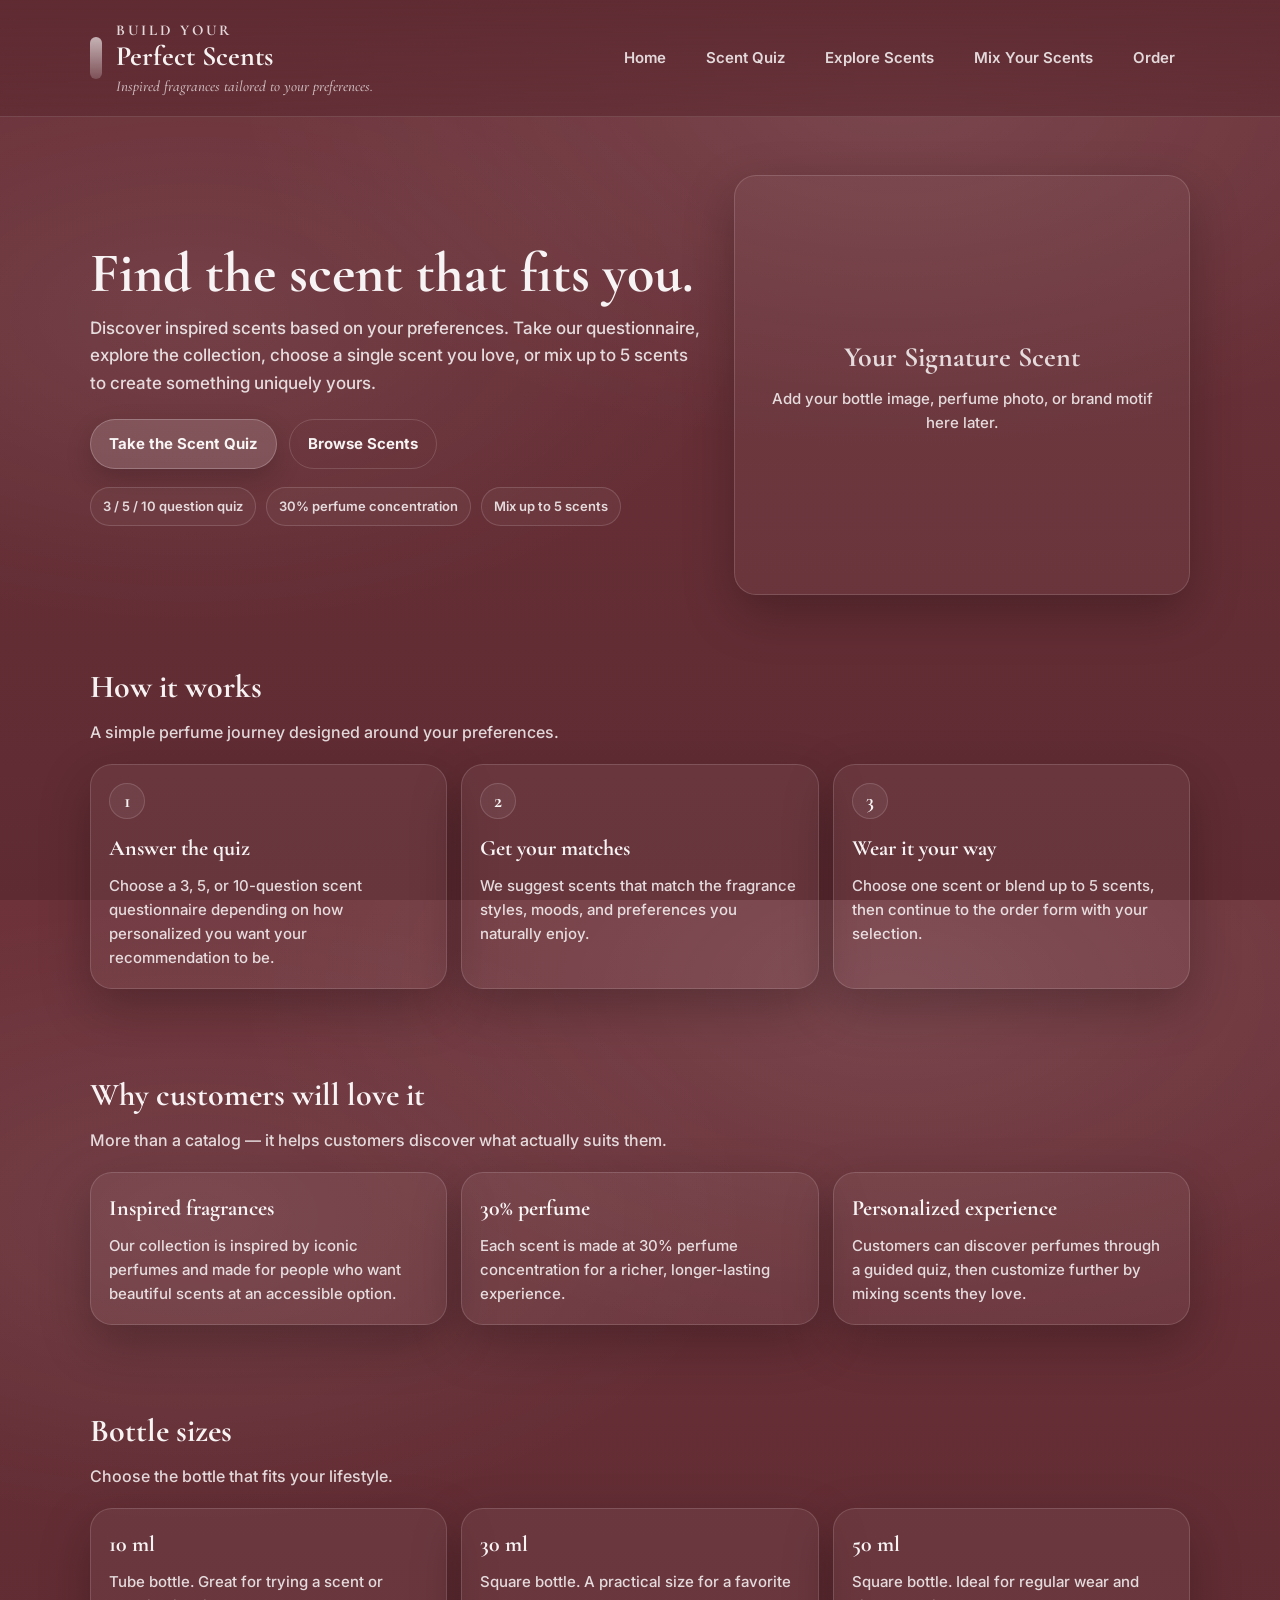
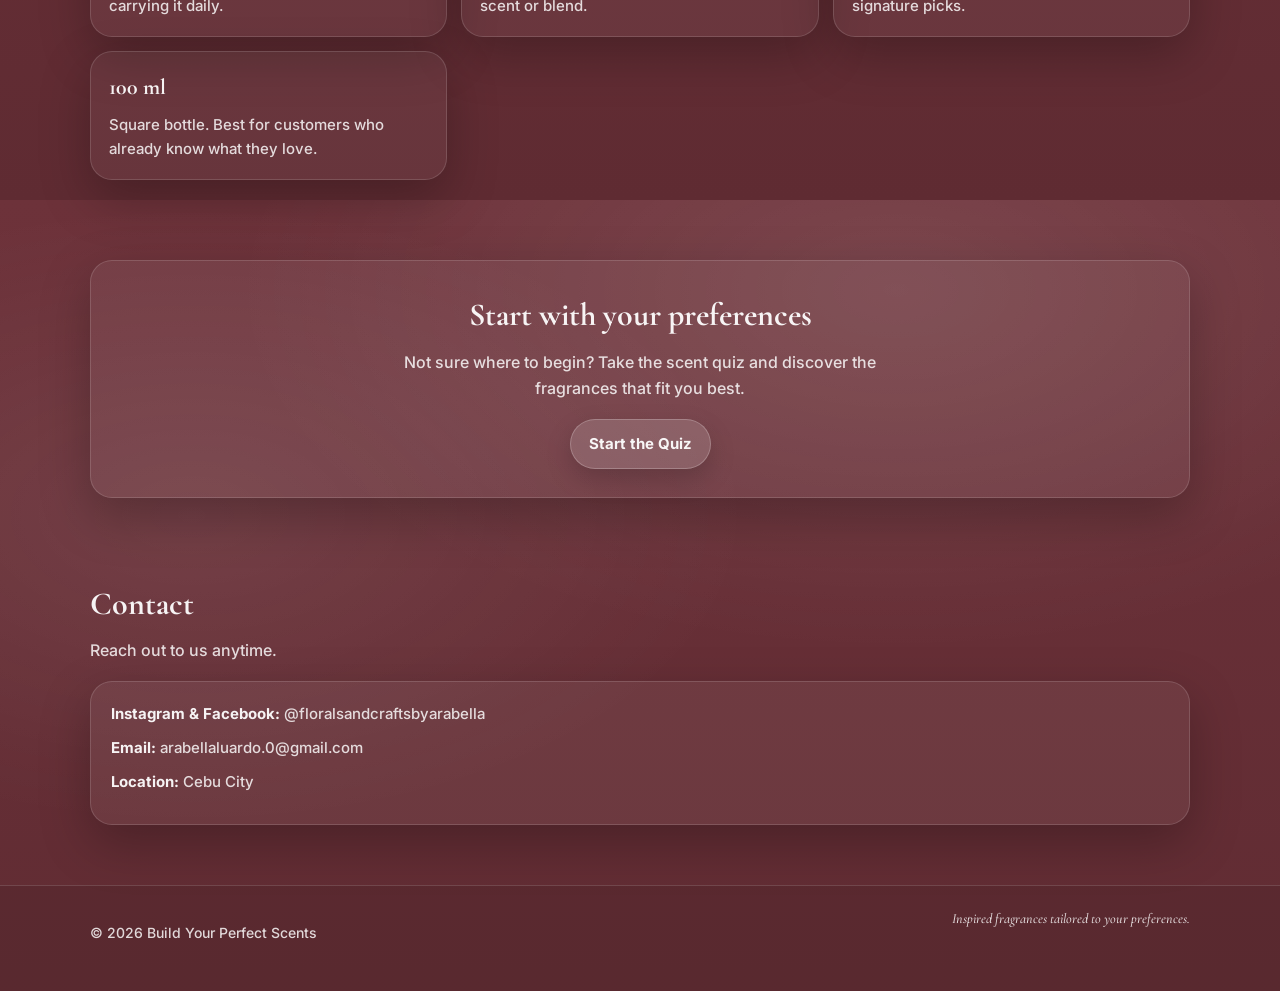
==== index.html @ 5ac03713 "Initial upload for testing JSON" ====
<!DOCTYPE html>
<html lang="en">
<head>
  <meta charset="UTF-8" />
  <meta name="viewport" content="width=device-width, initial-scale=1" />
  <title>Build Your Perfect Scents</title>
  <meta
    name="description"
    content="Discover inspired fragrances tailored to your preferences. Take the scent quiz, explore our collection, mix up to 5 scents, and order your perfect bottle."
  />

  <link rel="preconnect" href="https://fonts.googleapis.com">
  <link rel="preconnect" href="https://fonts.gstatic.com" crossorigin>
  <link href="https://fonts.googleapis.com/css2?family=Cormorant+Garamond:wght@500;600;700&family=Inter:wght@400;500;600;700&display=swap" rel="stylesheet">

  <link rel="stylesheet" href="./styles/global.css" />
  <link rel="stylesheet" href="./styles/home.css" />
</head>
<body>
  <header class="site-header">
    <div class="container header-inner">
      <a href="./index.html" class="brand brand-link">
        <div class="brand-mark" aria-hidden="true"></div>
        <div class="brand-text">
          <p class="brand-kicker">Build Your</p>
          <h1 class="brand-name">Perfect Scents</h1>
          <p class="brand-tagline">Inspired fragrances tailored to your preferences.</p>
        </div>
      </a>

      <nav class="top-nav" aria-label="Main Navigation">
        <a href="./index.html" class="nav-link">Home</a>
        <a href="./pages/quiz.html" class="nav-link">Scent Quiz</a>
        <a href="./pages/explore.html" class="nav-link">Explore Scents</a>
        <a href="./pages/mix.html" class="nav-link">Mix Your Scents</a>
        <a href="./pages/order.html" class="nav-link">Order</a>
      </nav>
    </div>
  </header>

  <main>
    <section class="hero">
      <div class="container hero-inner">
        <div class="hero-left">
          <h2 class="hero-title">Find the scent that fits you.</h2>
          <p class="hero-subtitle">
            Discover inspired scents based on your preferences. Take our questionnaire,
            explore the collection, choose a single scent you love, or mix up to 5 scents
            to create something uniquely yours.
          </p>

          <div class="hero-cta">
            <a class="btn btn-primary" href="./pages/quiz.html">Take the Scent Quiz</a>
            <a class="btn btn-ghost" href="./pages/explore.html">Browse Scents</a>
          </div>

          <div class="mini-badges" aria-label="Highlights">
            <span class="badge">3 / 5 / 10 question quiz</span>
            <span class="badge">30% perfume concentration</span>
            <span class="badge">Mix up to 5 scents</span>
          </div>
        </div>

        <div class="hero-right" aria-hidden="true">
          <div class="motif-card">
            <div class="motif-placeholder">
              <h3>Your Signature Scent</h3>
              <p>Add your bottle image, perfume photo, or brand motif here later.</p>
            </div>
          </div>
        </div>
      </div>
    </section>

    <section class="section">
      <div class="container">
        <div class="section-head">
          <h2 class="section-title">How it works</h2>
          <p class="section-subtitle">
            A simple perfume journey designed around your preferences.
          </p>
        </div>

        <div class="steps-grid">
          <div class="step-card">
            <div class="step-number">1</div>
            <h3>Answer the quiz</h3>
            <p>
              Choose a 3, 5, or 10-question scent questionnaire depending on how personalized
              you want your recommendation to be.
            </p>
          </div>

          <div class="step-card">
            <div class="step-number">2</div>
            <h3>Get your matches</h3>
            <p>
              We suggest scents that match the fragrance styles, moods, and preferences you naturally enjoy.
            </p>
          </div>

          <div class="step-card">
            <div class="step-number">3</div>
            <h3>Wear it your way</h3>
            <p>
              Choose one scent or blend up to 5 scents, then continue to the order form with your selection.
            </p>
          </div>
        </div>
      </div>
    </section>

    <section class="section">
      <div class="container">
        <div class="section-head">
          <h2 class="section-title">Why customers will love it</h2>
          <p class="section-subtitle">
            More than a catalog — it helps customers discover what actually suits them.
          </p>
        </div>

        <div class="features-grid">
          <div class="feature-card">
            <h3>Inspired fragrances</h3>
            <p>
              Our collection is inspired by iconic perfumes and made for people who want beautiful scents at an accessible option.
            </p>
          </div>

          <div class="feature-card">
            <h3>30% perfume</h3>
            <p>
              Each scent is made at 30% perfume concentration for a richer, longer-lasting experience.
            </p>
          </div>

          <div class="feature-card">
            <h3>Personalized experience</h3>
            <p>
              Customers can discover perfumes through a guided quiz, then customize further by mixing scents they love.
            </p>
          </div>
        </div>
      </div>
    </section>

    <section class="section">
      <div class="container">
        <div class="section-head">
          <h2 class="section-title">Bottle sizes</h2>
          <p class="section-subtitle">
            Choose the bottle that fits your lifestyle.
          </p>
        </div>

        <div class="bottle-grid">
          <div class="bottle-card">
            <h3>10 ml</h3>
            <p>Tube bottle. Great for trying a scent or carrying it daily.</p>
          </div>

          <div class="bottle-card">
            <h3>30 ml</h3>
            <p>Square bottle. A practical size for a favorite scent or blend.</p>
          </div>

          <div class="bottle-card">
            <h3>50 ml</h3>
            <p>Square bottle. Ideal for regular wear and signature picks.</p>
          </div>
        </div>

        <div class="bottle-grid" style="margin-top: 14px;">
          <div class="bottle-card">
            <h3>100 ml</h3>
            <p>Square bottle. Best for customers who already know what they love.</p>
          </div>
        </div>
      </div>
    </section>

    <section class="section">
      <div class="container">
        <div class="card cta-card">
          <h2 class="section-title">Start with your preferences</h2>
          <p class="section-subtitle">
            Not sure where to begin? Take the scent quiz and discover the fragrances that fit you best.
          </p>
          <a class="btn btn-primary" href="./pages/quiz.html">Start the Quiz</a>
        </div>
      </div>
    </section>

    <section class="section">
      <div class="container">
        <div class="section-head">
          <h2 class="section-title">Contact</h2>
          <p class="section-subtitle">Reach out to us anytime.</p>
        </div>

        <div class="card contact-card">
          <p><span>Instagram & Facebook:</span> @floralsandcraftsbyarabella</p>
          <p><span>Email:</span> arabellaluardo.0@gmail.com</p>
          <p><span>Location:</span> Cebu City</p>
        </div>
      </div>
    </section>
  </main>

  <footer class="site-footer">
    <div class="container footer-inner">
      <p>© <span id="year"></span> Build Your Perfect Scents</p>
      <p class="footer-note">Inspired fragrances tailored to your preferences.</p>
    </div>
  </footer>

  <script>
    document.getElementById("year").textContent = new Date().getFullYear();
  </script>
</body>
</html>
---- styles/global.css ----
:root{
  --bg: #6d323a;
  --bg-2: #5f2b32;
  --card: rgba(255,255,255,0.06);
  --card-2: rgba(255,255,255,0.09);
  --stroke: rgba(255,255,255,0.14);
  --text: rgba(255,255,255,0.94);
  --muted: rgba(255,255,255,0.82);
  --muted-2: rgba(255,255,255,0.68);
  --shadow: 0 18px 50px rgba(0,0,0,0.25);

  --serif: "Cormorant Garamond", serif;
  --sans: "Inter", system-ui, -apple-system, Segoe UI, Roboto, Arial, sans-serif;

  --radius: 22px;
  --radius-sm: 14px;
}

*{ box-sizing: border-box; }
html, body{ height: 100%; scroll-behavior: smooth; }

body{
  margin: 0;
  background:
    radial-gradient(1100px 600px at 70% 10%, rgba(255,255,255,0.10), transparent 60%),
    radial-gradient(900px 500px at 15% 35%, rgba(255,255,255,0.08), transparent 62%),
    linear-gradient(180deg, var(--bg), var(--bg-2));
  color: var(--text);
  font-family: var(--sans);
  font-weight: 500;
  line-height: 1.6;
}

img{ max-width: 100%; display: block; }

a{
  color: inherit;
  text-decoration: none;
}

.container{
  width: min(1100px, 92vw);
  margin: 0 auto;
}

/* Header / Navbar */
.site-header{
  position: sticky;
  top: 0;
  z-index: 100;
  background: linear-gradient(180deg, rgba(95,43,50,0.94), rgba(95,43,50,0.70));
  backdrop-filter: blur(10px);
  border-bottom: 1px solid var(--stroke);
}

.header-inner{
  display: flex;
  align-items: center;
  justify-content: space-between;
  gap: 18px;
  padding: 18px 0;
}

.brand{
  display: flex;
  align-items: center;
  gap: 14px;
}

.brand-link{
  transition: opacity 140ms ease;
}

.brand-link:hover{
  opacity: 0.92;
}

.brand-mark{
  width: 12px;
  height: 42px;
  border-radius: 999px;
  background: linear-gradient(180deg, rgba(255,255,255,0.80), rgba(255,255,255,0.22));
  opacity: 0.8;
}

.brand-kicker{
  margin: 0;
  font-family: var(--serif);
  font-size: 15px;
  font-weight: 700;
  letter-spacing: 0.18em;
  text-transform: uppercase;
  color: var(--muted);
}

.brand-name{
  margin: 0;
  font-family: var(--serif);
  font-size: 28px;
  font-weight: 700;
  line-height: 1;
}

.brand-tagline{
  margin: 4px 0 0;
  font-family: var(--serif);
  font-style: italic;
  font-size: 15px;
  font-weight: 500;
  color: var(--muted-2);
}

.top-nav{
  display: flex;
  align-items: center;
  gap: 10px;
  flex-wrap: wrap;
}

.nav-link{
  color: var(--muted);
  text-decoration: none;
  font-size: 15px;
  font-weight: 600;
  padding: 10px 14px;
  border-radius: 999px;
  border: 1px solid transparent;
  transition: background 140ms ease, border-color 140ms ease, color 140ms ease, transform 140ms ease;
}

.nav-link:hover{
  border-color: var(--stroke);
  background: rgba(255,255,255,0.05);
  color: var(--text);
  transform: translateY(-1px);
}

/* Shared sections */
.section{
  padding: 40px 0;
}

.section-head{
  margin-bottom: 18px;
}

.section-title{
  margin: 0;
  font-family: var(--serif);
  font-size: 32px;
  font-weight: 700;
}

.section-subtitle{
  margin: 8px 0 0;
  color: var(--muted);
  font-size: 16px;
  font-weight: 500;
}

.card{
  border: 1px solid var(--stroke);
  background: var(--card);
  border-radius: var(--radius);
  padding: 20px;
  box-shadow: var(--shadow);
}

.card-title{
  margin: 0;
  font-family: var(--serif);
  font-size: 24px;
  font-weight: 700;
}

.card-note{
  margin: 6px 0 0;
  color: var(--muted);
  font-size: 15px;
  font-weight: 500;
}

.btn{
  border: 1px solid var(--stroke);
  background: transparent;
  color: var(--text);
  padding: 12px 18px;
  border-radius: 999px;
  font-size: 15px;
  font-weight: 700;
  cursor: pointer;
  text-decoration: none;
  display: inline-flex;
  align-items: center;
  justify-content: center;
  gap: 8px;
  transition: transform 140ms ease, background 140ms ease, border-color 140ms ease;
}

.btn:hover{
  transform: translateY(-2px);
}

.btn-primary{
  background: rgba(255,255,255,0.14);
  border-color: rgba(255,255,255,0.22);
  box-shadow: 0 10px 26px rgba(0,0,0,0.18);
}

.btn-primary:hover{
  background: rgba(255,255,255,0.18);
}

.btn-ghost:hover{
  background: rgba(255,255,255,0.06);
}

.site-footer{
  border-top: 1px solid var(--stroke);
  padding: 22px 0 32px;
  margin-top: 20px;
  background: rgba(0,0,0,0.08);
}

.footer-inner{
  display: flex;
  justify-content: space-between;
  gap: 12px;
  flex-wrap: wrap;
  color: var(--muted);
  font-size: 14px;
  font-weight: 500;
}

.footer-note{
  margin: 0;
  font-family: var(--serif);
  font-style: italic;
}

@media (max-width: 900px){
  .header-inner{
    flex-direction: column;
    align-items: flex-start;
  }

  .top-nav{
    width: 100%;
    gap: 8px;
  }

  .nav-link{
    padding: 10px 12px;
  }

  .brand-name{
    font-size: 24px;
  }

  .section-title{
    font-size: 28px;
  }
}
---- styles/home.css ----
.hero{
  padding: 58px 0 26px;
}

.hero-inner{
  display: grid;
  grid-template-columns: 1.15fr 0.85fr;
  gap: 28px;
  align-items: center;
}

.hero-title{
  margin: 0 0 12px;
  font-family: var(--serif);
  font-size: clamp(38px, 4.6vw, 56px);
  font-weight: 700;
  line-height: 1.05;
}

.hero-subtitle{
  margin: 0 0 22px;
  color: var(--muted);
  max-width: 56ch;
  font-size: 17px;
  font-weight: 500;
}

.hero-cta{
  display: flex;
  gap: 12px;
  flex-wrap: wrap;
  margin-bottom: 18px;
}

.mini-badges{
  display: flex;
  gap: 10px;
  flex-wrap: wrap;
}

.badge{
  font-size: 13px;
  font-weight: 600;
  color: var(--muted);
  border: 1px solid var(--stroke);
  background: rgba(255,255,255,0.04);
  padding: 8px 12px;
  border-radius: 999px;
}

.hero-right{
  display: flex;
  justify-content: center;
}

.motif-card{
  border: 1px solid var(--stroke);
  background: rgba(255,255,255,0.04);
  border-radius: var(--radius);
  overflow: hidden;
  box-shadow: var(--shadow);
  min-height: 420px;
  display: flex;
  align-items: center;
  justify-content: center;
  padding: 24px;
}

.motif-placeholder{
  text-align: center;
  color: var(--muted);
}

.motif-placeholder h3{
  margin: 0 0 8px;
  font-family: var(--serif);
  font-size: 28px;
  font-weight: 700;
}

.motif-placeholder p{
  margin: 0;
  font-size: 15px;
  font-weight: 500;
}

.steps-grid,
.features-grid,
.bottle-grid{
  display: grid;
  grid-template-columns: repeat(3, 1fr);
  gap: 14px;
  margin-top: 16px;
}

.step-card,
.feature-card,
.bottle-card{
  border: 1px solid var(--stroke);
  background: rgba(255,255,255,0.05);
  border-radius: var(--radius);
  padding: 18px;
  box-shadow: var(--shadow);
  transition: transform 140ms ease, background 140ms ease;
}

.step-card:hover,
.feature-card:hover,
.bottle-card:hover{
  transform: translateY(-2px);
  background: rgba(255,255,255,0.07);
}

.step-number{
  display: inline-flex;
  width: 36px;
  height: 36px;
  align-items: center;
  justify-content: center;
  border-radius: 999px;
  border: 1px solid var(--stroke);
  background: rgba(255,255,255,0.06);
  font-family: var(--serif);
  font-size: 20px;
  font-weight: 700;
  margin-bottom: 12px;
}

.step-card h3,
.feature-card h3,
.bottle-card h3{
  margin: 0 0 8px;
  font-family: var(--serif);
  font-size: 22px;
  font-weight: 700;
}

.step-card p,
.feature-card p,
.bottle-card p{
  margin: 0;
  color: var(--muted);
  font-size: 15px;
  font-weight: 500;
}

.cta-card{
  text-align: center;
  padding: 28px;
}

.cta-card .section-title{
  margin-bottom: 10px;
}

.cta-card .section-subtitle{
  max-width: 50ch;
  margin-left: auto;
  margin-right: auto;
  margin-bottom: 18px;
}

.contact-card p{
  margin: 0 0 10px;
  color: var(--muted);
  font-size: 15px;
  font-weight: 500;
}

.contact-card span{
  color: var(--text);
  font-weight: 700;
}

@media (max-width: 900px){
  .hero-inner,
  .steps-grid,
  .features-grid,
  .bottle-grid{
    grid-template-columns: 1fr;
  }

  .motif-card{
    min-height: 280px;
  }
}
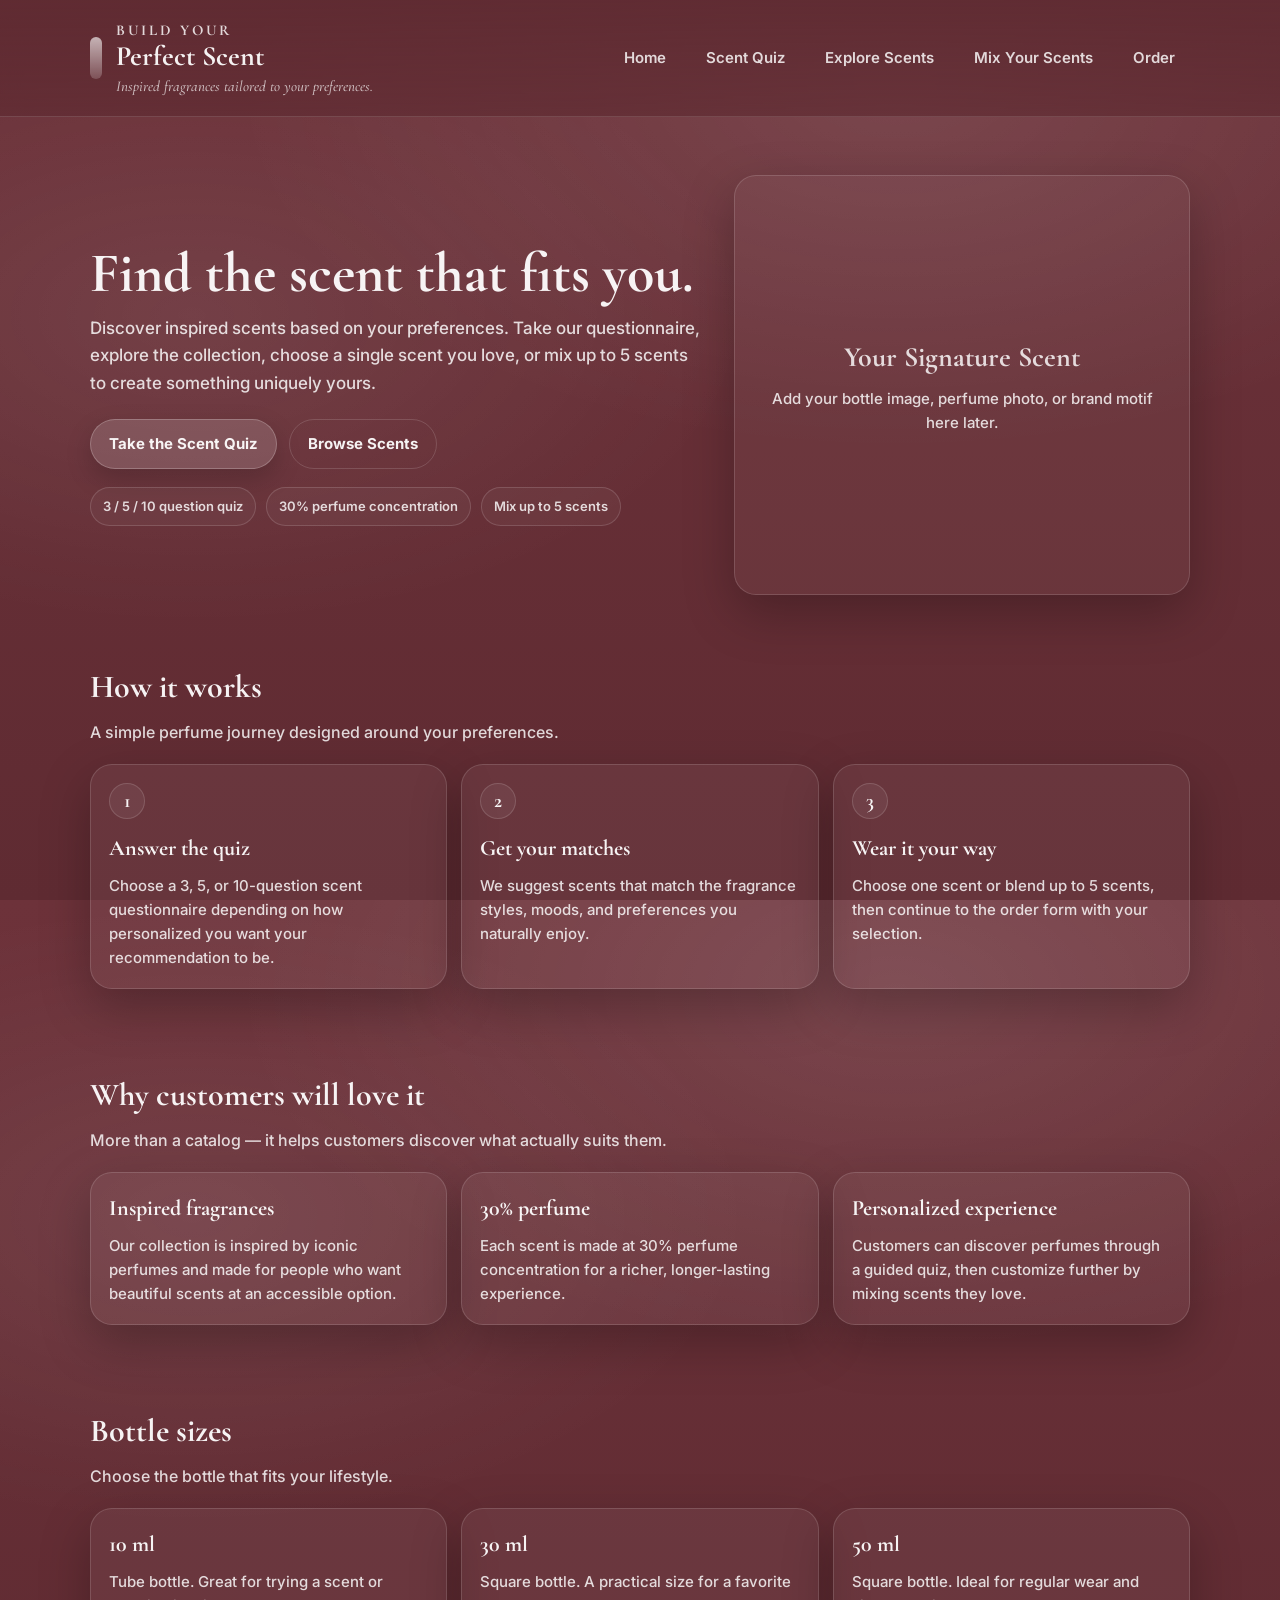
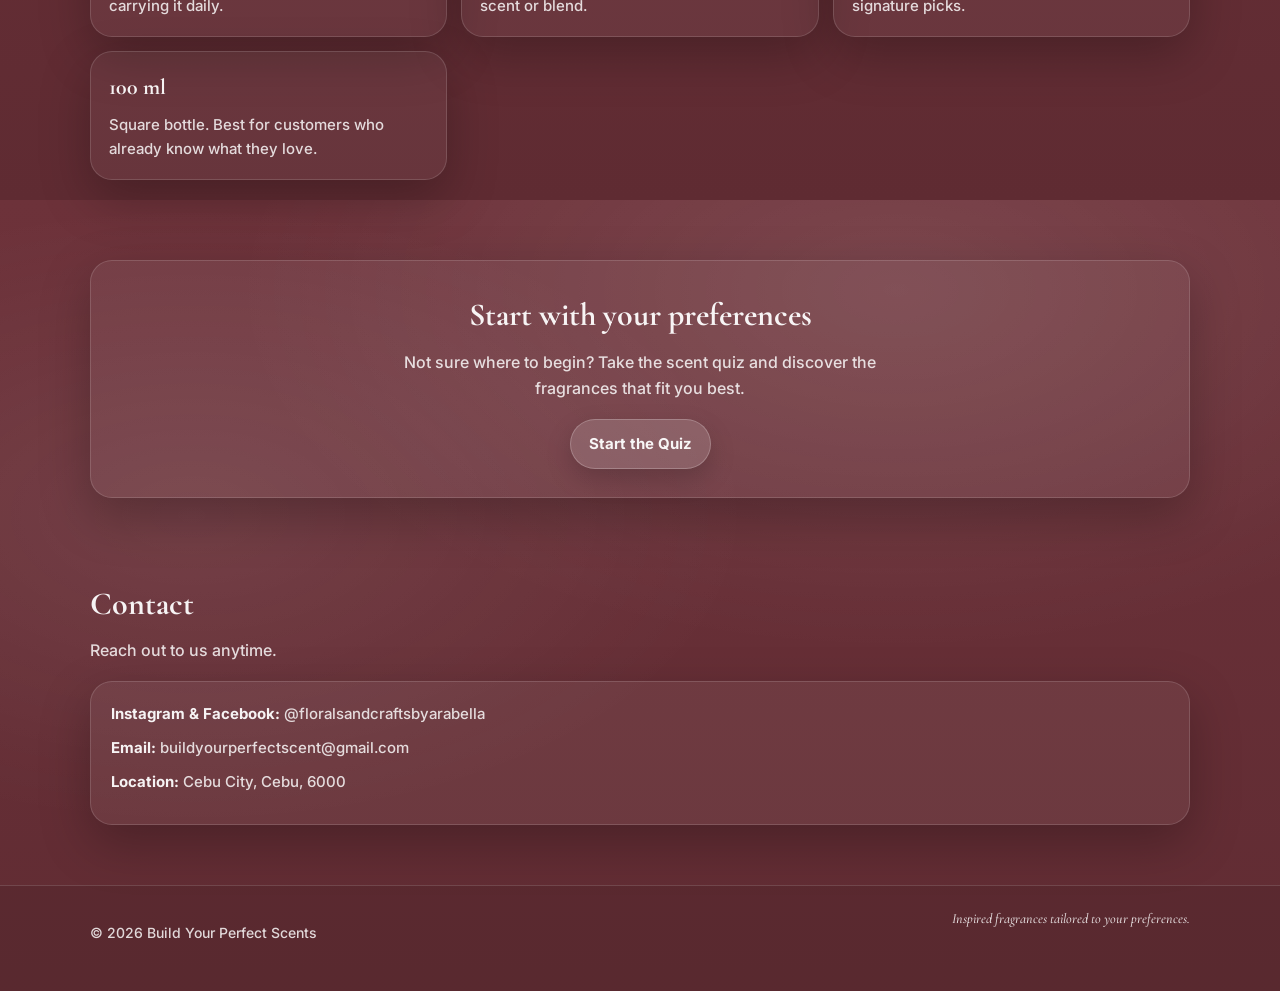
==== commit 0a681dd9: "Update index.html" ====
--- a/index.html
+++ b/index.html
@@ -23,7 +23,7 @@
         <div class="brand-mark" aria-hidden="true"></div>
         <div class="brand-text">
           <p class="brand-kicker">Build Your</p>
-          <h1 class="brand-name">Perfect Scents</h1>
+          <h1 class="brand-name">Perfect Scent</h1>
           <p class="brand-tagline">Inspired fragrances tailored to your preferences.</p>
         </div>
       </a>
@@ -200,8 +200,8 @@
 
         <div class="card contact-card">
           <p><span>Instagram & Facebook:</span> @floralsandcraftsbyarabella</p>
-          <p><span>Email:</span> arabellaluardo.0@gmail.com</p>
-          <p><span>Location:</span> Cebu City</p>
+          <p><span>Email:</span> buildyourperfectscent@gmail.com</p>
+          <p><span>Location:</span> Cebu City, Cebu, 6000</p>
         </div>
       </div>
     </section>
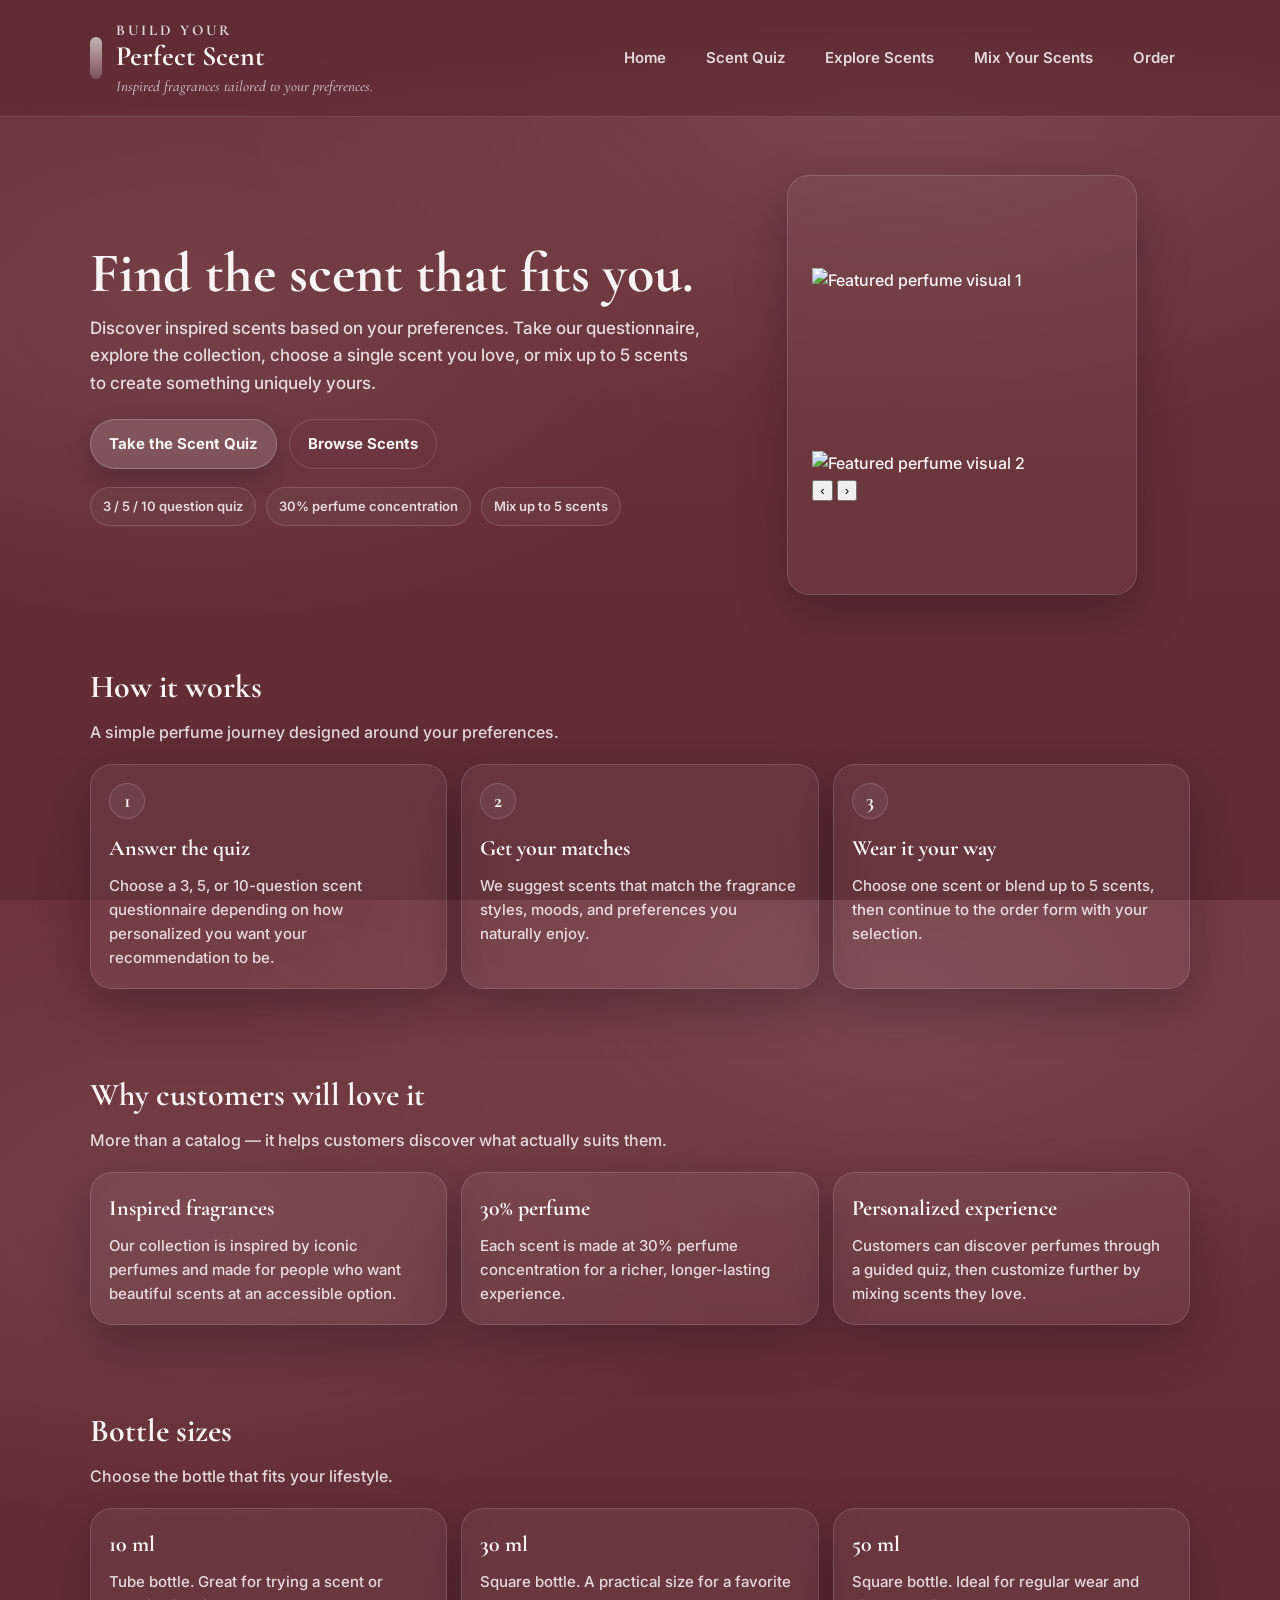
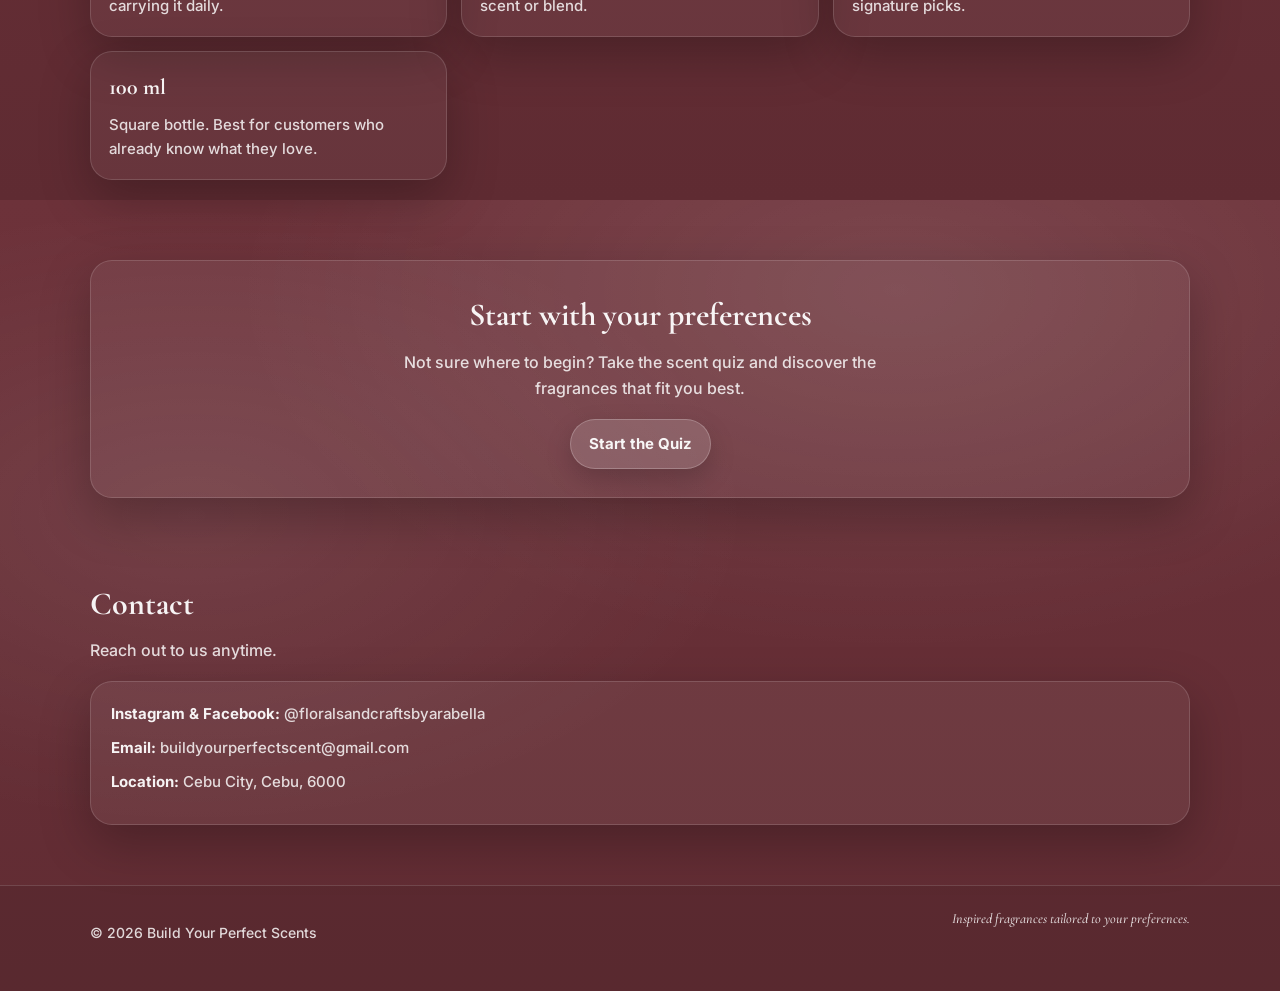
==== commit e333b37f: "video" ====
--- a/index.html
+++ b/index.html
@@ -61,11 +61,33 @@
           </div>
         </div>
 
-        <div class="hero-right" aria-hidden="true">
+        <div class="hero-right" aria-label="Featured scent media">
           <div class="motif-card">
-            <div class="motif-placeholder">
-              <h3>Your Signature Scent</h3>
-              <p>Add your bottle image, perfume photo, or brand motif here later.</p>
+            <div class="slider" id="heroSlider">
+              <div class="slides">
+                <div class="slide active">
+                  <img src="./resources/pictures/picture1.jpg" alt="Featured perfume visual 1">
+                </div>
+
+                <div class="slide">
+                  <video muted loop playsinline preload="metadata">
+                    <source src="./resources/videos/video1.mp4" type="video/mp4">
+                  </video>
+                </div>
+
+                <div class="slide">
+                  <img src="./resources/pictures/picture2.jpg" alt="Featured perfume visual 2">
+                </div>
+              </div>
+
+              <button class="slider-arrow slider-arrow-prev" id="heroPrevBtn" type="button" aria-label="Previous slide">
+                ‹
+              </button>
+              <button class="slider-arrow slider-arrow-next" id="heroNextBtn" type="button" aria-label="Next slide">
+                ›
+              </button>
+
+              <div class="slider-dots" id="sliderDots" aria-label="Slide navigation"></div>
             </div>
           </div>
         </div>
@@ -214,8 +236,6 @@
     </div>
   </footer>
 
-  <script>
-    document.getElementById("year").textContent = new Date().getFullYear();
-  </script>
+  <script src="./script/main.js"></script>
 </body>
 </html>
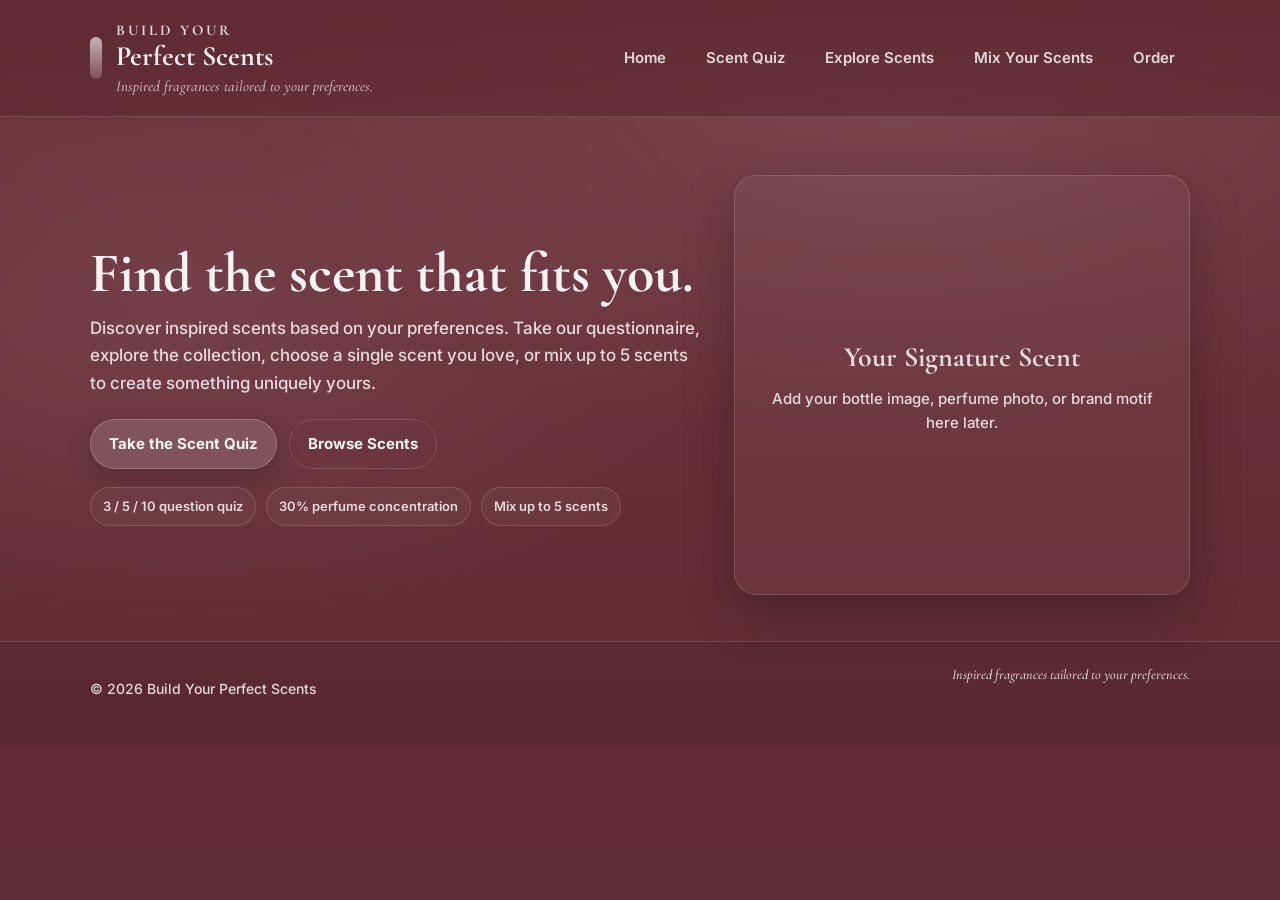
==== commit 08476a95: "revert" ====
--- a/index.html
+++ b/index.html
@@ -23,7 +23,7 @@
         <div class="brand-mark" aria-hidden="true"></div>
         <div class="brand-text">
           <p class="brand-kicker">Build Your</p>
-          <h1 class="brand-name">Perfect Scent</h1>
+          <h1 class="brand-name">Perfect Scents</h1>
           <p class="brand-tagline">Inspired fragrances tailored to your preferences.</p>
         </div>
       </a>
@@ -61,172 +61,19 @@
           </div>
         </div>
 
-        <div class="hero-right" aria-label="Featured scent media">
+        <div class="hero-right" aria-hidden="true">
           <div class="motif-card">
-            <div class="slider" id="heroSlider">
-              <div class="slides">
-                <div class="slide active">
-                  <img src="./resources/pictures/picture1.jpg" alt="Featured perfume visual 1">
-                </div>
-
-                <div class="slide">
-                  <video muted loop playsinline preload="metadata">
-                    <source src="./resources/videos/video1.mp4" type="video/mp4">
-                  </video>
-                </div>
-
-                <div class="slide">
-                  <img src="./resources/pictures/picture2.jpg" alt="Featured perfume visual 2">
-                </div>
-              </div>
-
-              <button class="slider-arrow slider-arrow-prev" id="heroPrevBtn" type="button" aria-label="Previous slide">
-                ‹
-              </button>
-              <button class="slider-arrow slider-arrow-next" id="heroNextBtn" type="button" aria-label="Next slide">
-                ›
-              </button>
-
-              <div class="slider-dots" id="sliderDots" aria-label="Slide navigation"></div>
+            <div class="motif-placeholder">
+              <h3>Your Signature Scent</h3>
+              <p>Add your bottle image, perfume photo, or brand motif here later.</p>
             </div>
           </div>
         </div>
       </div>
     </section>
 
-    <section class="section">
-      <div class="container">
-        <div class="section-head">
-          <h2 class="section-title">How it works</h2>
-          <p class="section-subtitle">
-            A simple perfume journey designed around your preferences.
-          </p>
-        </div>
+    <!-- rest of your sections unchanged -->
 
-        <div class="steps-grid">
-          <div class="step-card">
-            <div class="step-number">1</div>
-            <h3>Answer the quiz</h3>
-            <p>
-              Choose a 3, 5, or 10-question scent questionnaire depending on how personalized
-              you want your recommendation to be.
-            </p>
-          </div>
-
-          <div class="step-card">
-            <div class="step-number">2</div>
-            <h3>Get your matches</h3>
-            <p>
-              We suggest scents that match the fragrance styles, moods, and preferences you naturally enjoy.
-            </p>
-          </div>
-
-          <div class="step-card">
-            <div class="step-number">3</div>
-            <h3>Wear it your way</h3>
-            <p>
-              Choose one scent or blend up to 5 scents, then continue to the order form with your selection.
-            </p>
-          </div>
-        </div>
-      </div>
-    </section>
-
-    <section class="section">
-      <div class="container">
-        <div class="section-head">
-          <h2 class="section-title">Why customers will love it</h2>
-          <p class="section-subtitle">
-            More than a catalog — it helps customers discover what actually suits them.
-          </p>
-        </div>
-
-        <div class="features-grid">
-          <div class="feature-card">
-            <h3>Inspired fragrances</h3>
-            <p>
-              Our collection is inspired by iconic perfumes and made for people who want beautiful scents at an accessible option.
-            </p>
-          </div>
-
-          <div class="feature-card">
-            <h3>30% perfume</h3>
-            <p>
-              Each scent is made at 30% perfume concentration for a richer, longer-lasting experience.
-            </p>
-          </div>
-
-          <div class="feature-card">
-            <h3>Personalized experience</h3>
-            <p>
-              Customers can discover perfumes through a guided quiz, then customize further by mixing scents they love.
-            </p>
-          </div>
-        </div>
-      </div>
-    </section>
-
-    <section class="section">
-      <div class="container">
-        <div class="section-head">
-          <h2 class="section-title">Bottle sizes</h2>
-          <p class="section-subtitle">
-            Choose the bottle that fits your lifestyle.
-          </p>
-        </div>
-
-        <div class="bottle-grid">
-          <div class="bottle-card">
-            <h3>10 ml</h3>
-            <p>Tube bottle. Great for trying a scent or carrying it daily.</p>
-          </div>
-
-          <div class="bottle-card">
-            <h3>30 ml</h3>
-            <p>Square bottle. A practical size for a favorite scent or blend.</p>
-          </div>
-
-          <div class="bottle-card">
-            <h3>50 ml</h3>
-            <p>Square bottle. Ideal for regular wear and signature picks.</p>
-          </div>
-        </div>
-
-        <div class="bottle-grid" style="margin-top: 14px;">
-          <div class="bottle-card">
-            <h3>100 ml</h3>
-            <p>Square bottle. Best for customers who already know what they love.</p>
-          </div>
-        </div>
-      </div>
-    </section>
-
-    <section class="section">
-      <div class="container">
-        <div class="card cta-card">
-          <h2 class="section-title">Start with your preferences</h2>
-          <p class="section-subtitle">
-            Not sure where to begin? Take the scent quiz and discover the fragrances that fit you best.
-          </p>
-          <a class="btn btn-primary" href="./pages/quiz.html">Start the Quiz</a>
-        </div>
-      </div>
-    </section>
-
-    <section class="section">
-      <div class="container">
-        <div class="section-head">
-          <h2 class="section-title">Contact</h2>
-          <p class="section-subtitle">Reach out to us anytime.</p>
-        </div>
-
-        <div class="card contact-card">
-          <p><span>Instagram & Facebook:</span> @floralsandcraftsbyarabella</p>
-          <p><span>Email:</span> buildyourperfectscent@gmail.com</p>
-          <p><span>Location:</span> Cebu City, Cebu, 6000</p>
-        </div>
-      </div>
-    </section>
   </main>
 
   <footer class="site-footer">
@@ -236,6 +83,8 @@
     </div>
   </footer>
 
-  <script src="./script/main.js"></script>
+  <script>
+    document.getElementById("year").textContent = new Date().getFullYear();
+  </script>
 </body>
 </html>
--- a/styles/home.css
+++ b/styles/home.css
@@ -82,105 +82,4 @@
   margin: 0;
   font-size: 15px;
   font-weight: 500;
-}
-
-.steps-grid,
-.features-grid,
-.bottle-grid{
-  display: grid;
-  grid-template-columns: repeat(3, 1fr);
-  gap: 14px;
-  margin-top: 16px;
-}
-
-.step-card,
-.feature-card,
-.bottle-card{
-  border: 1px solid var(--stroke);
-  background: rgba(255,255,255,0.05);
-  border-radius: var(--radius);
-  padding: 18px;
-  box-shadow: var(--shadow);
-  transition: transform 140ms ease, background 140ms ease;
-}
-
-.step-card:hover,
-.feature-card:hover,
-.bottle-card:hover{
-  transform: translateY(-2px);
-  background: rgba(255,255,255,0.07);
-}
-
-.step-number{
-  display: inline-flex;
-  width: 36px;
-  height: 36px;
-  align-items: center;
-  justify-content: center;
-  border-radius: 999px;
-  border: 1px solid var(--stroke);
-  background: rgba(255,255,255,0.06);
-  font-family: var(--serif);
-  font-size: 20px;
-  font-weight: 700;
-  margin-bottom: 12px;
-}
-
-.step-card h3,
-.feature-card h3,
-.bottle-card h3{
-  margin: 0 0 8px;
-  font-family: var(--serif);
-  font-size: 22px;
-  font-weight: 700;
-}
-
-.step-card p,
-.feature-card p,
-.bottle-card p{
-  margin: 0;
-  color: var(--muted);
-  font-size: 15px;
-  font-weight: 500;
-}
-
-.cta-card{
-  text-align: center;
-  padding: 28px;
-}
-
-.cta-card .section-title{
-  margin-bottom: 10px;
-}
-
-.cta-card .section-subtitle{
-  max-width: 50ch;
-  margin-left: auto;
-  margin-right: auto;
-  margin-bottom: 18px;
-}
-
-.contact-card p{
-  margin: 0 0 10px;
-  color: var(--muted);
-  font-size: 15px;
-  font-weight: 500;
-}
-
-.contact-card span{
-  color: var(--text);
-  font-weight: 700;
-}
-
-@media (max-width: 900px){
-  .hero-inner,
-  .steps-grid,
-  .features-grid,
-  .bottle-grid{
-    grid-template-columns: 1fr;
-  }
-
-  .motif-card{
-    min-height: 280px;
-  }
 }
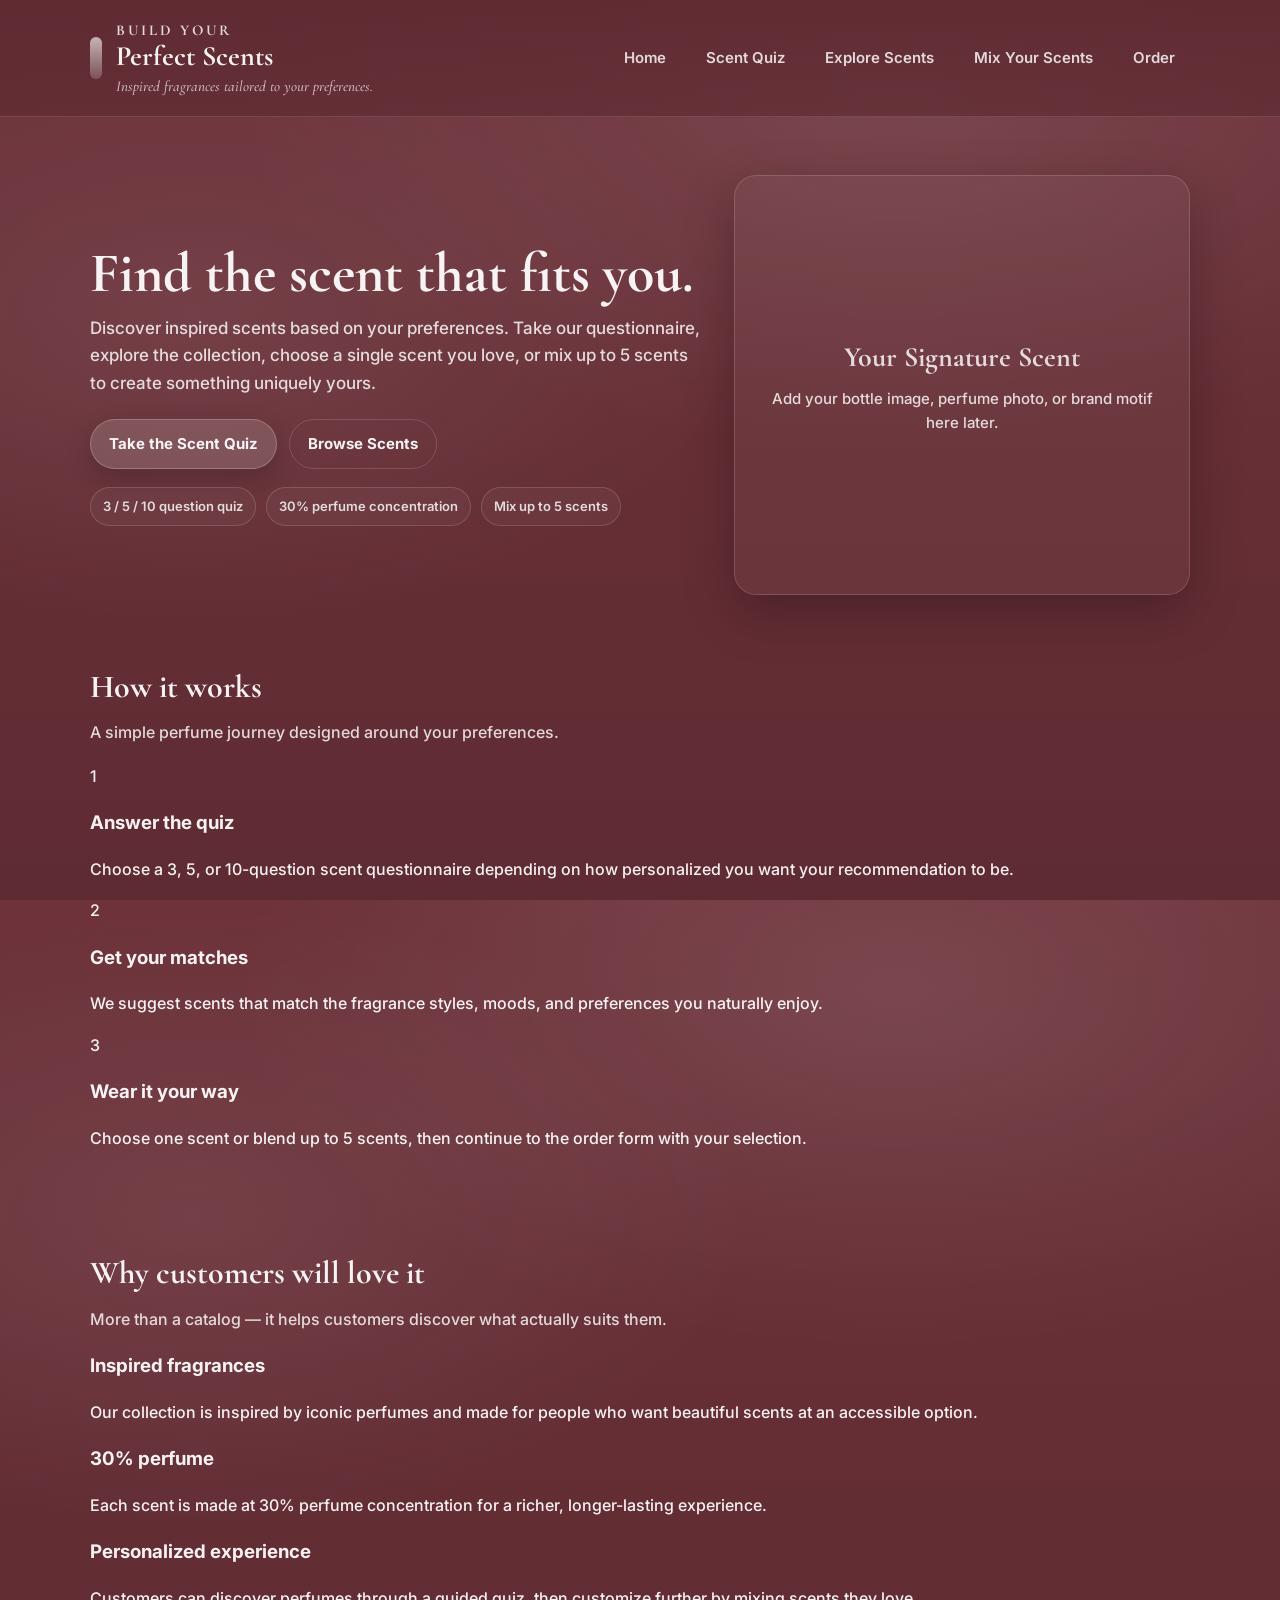
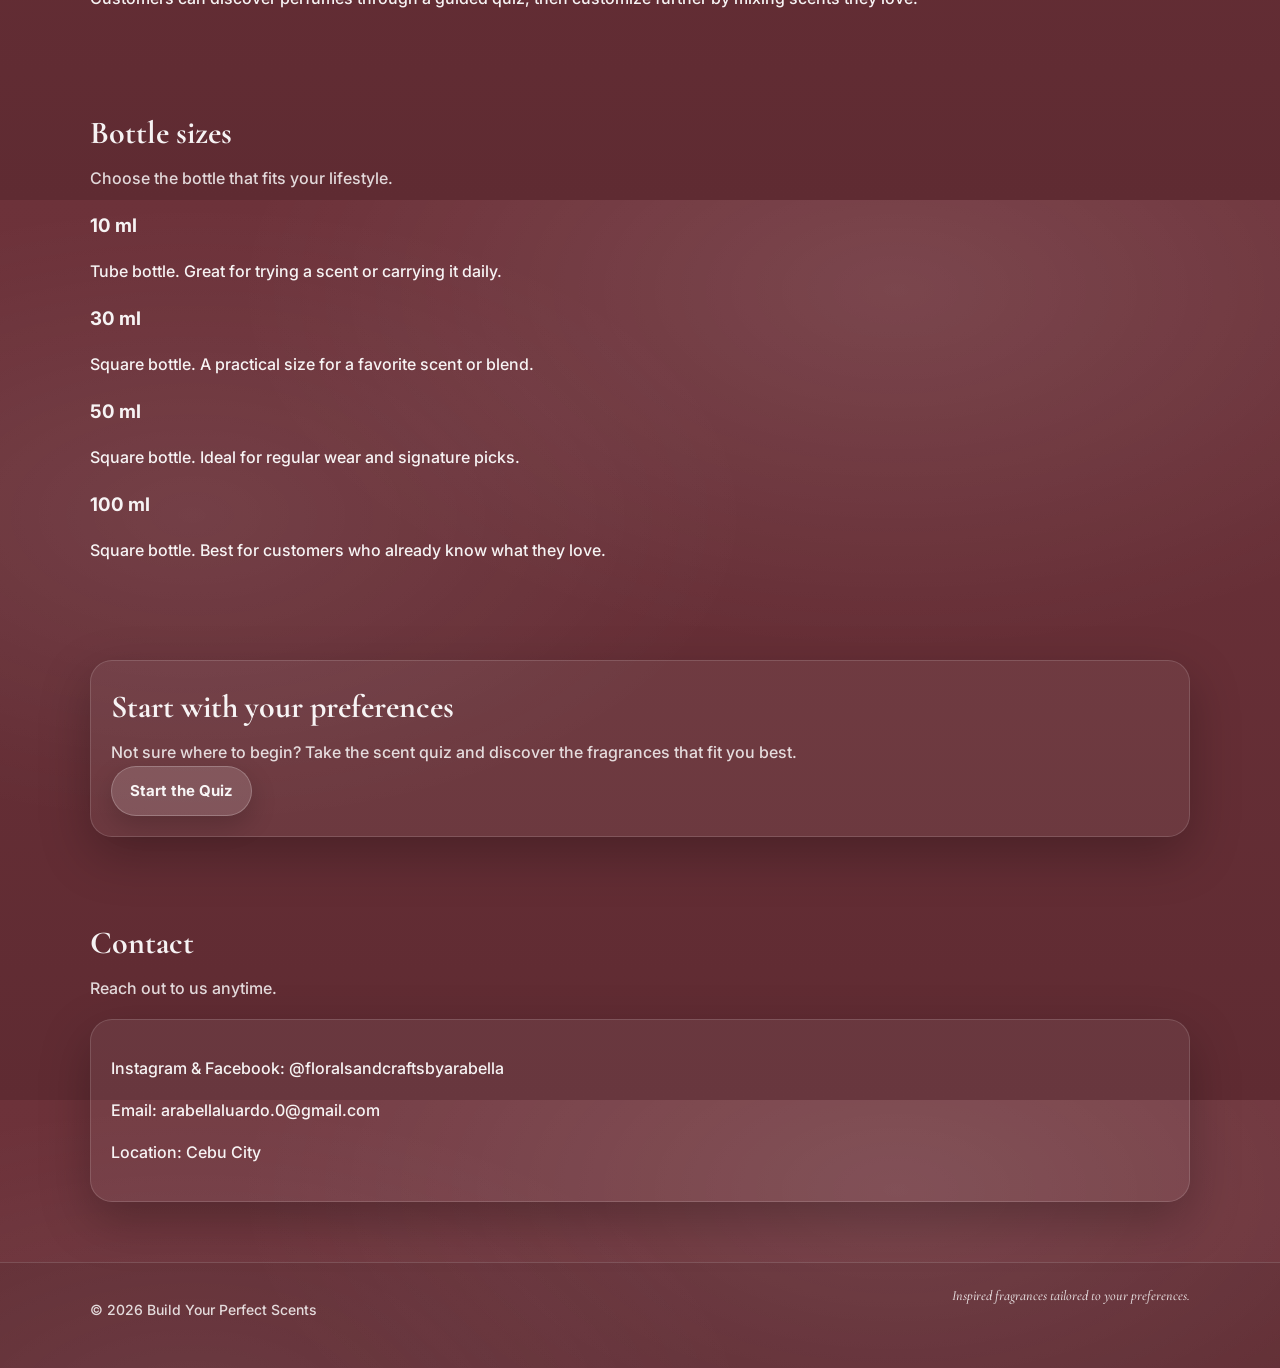
==== commit 2a67e4aa: "revert" ====
--- a/index.html
+++ b/index.html
@@ -72,8 +72,139 @@
       </div>
     </section>
 
-    <!-- rest of your sections unchanged -->
-
+    <section class="section">
+      <div class="container">
+        <div class="section-head">
+          <h2 class="section-title">How it works</h2>
+          <p class="section-subtitle">
+            A simple perfume journey designed around your preferences.
+          </p>
+        </div>
+
+        <div class="steps-grid">
+          <div class="step-card">
+            <div class="step-number">1</div>
+            <h3>Answer the quiz</h3>
+            <p>
+              Choose a 3, 5, or 10-question scent questionnaire depending on how personalized
+              you want your recommendation to be.
+            </p>
+          </div>
+
+          <div class="step-card">
+            <div class="step-number">2</div>
+            <h3>Get your matches</h3>
+            <p>
+              We suggest scents that match the fragrance styles, moods, and preferences you naturally enjoy.
+            </p>
+          </div>
+
+          <div class="step-card">
+            <div class="step-number">3</div>
+            <h3>Wear it your way</h3>
+            <p>
+              Choose one scent or blend up to 5 scents, then continue to the order form with your selection.
+            </p>
+          </div>
+        </div>
+      </div>
+    </section>
+
+    <section class="section">
+      <div class="container">
+        <div class="section-head">
+          <h2 class="section-title">Why customers will love it</h2>
+          <p class="section-subtitle">
+            More than a catalog — it helps customers discover what actually suits them.
+          </p>
+        </div>
+
+        <div class="features-grid">
+          <div class="feature-card">
+            <h3>Inspired fragrances</h3>
+            <p>
+              Our collection is inspired by iconic perfumes and made for people who want beautiful scents at an accessible option.
+            </p>
+          </div>
+
+          <div class="feature-card">
+            <h3>30% perfume</h3>
+            <p>
+              Each scent is made at 30% perfume concentration for a richer, longer-lasting experience.
+            </p>
+          </div>
+
+          <div class="feature-card">
+            <h3>Personalized experience</h3>
+            <p>
+              Customers can discover perfumes through a guided quiz, then customize further by mixing scents they love.
+            </p>
+          </div>
+        </div>
+      </div>
+    </section>
+
+    <section class="section">
+      <div class="container">
+        <div class="section-head">
+          <h2 class="section-title">Bottle sizes</h2>
+          <p class="section-subtitle">
+            Choose the bottle that fits your lifestyle.
+          </p>
+        </div>
+
+        <div class="bottle-grid">
+          <div class="bottle-card">
+            <h3>10 ml</h3>
+            <p>Tube bottle. Great for trying a scent or carrying it daily.</p>
+          </div>
+
+          <div class="bottle-card">
+            <h3>30 ml</h3>
+            <p>Square bottle. A practical size for a favorite scent or blend.</p>
+          </div>
+
+          <div class="bottle-card">
+            <h3>50 ml</h3>
+            <p>Square bottle. Ideal for regular wear and signature picks.</p>
+          </div>
+        </div>
+
+        <div class="bottle-grid" style="margin-top: 14px;">
+          <div class="bottle-card">
+            <h3>100 ml</h3>
+            <p>Square bottle. Best for customers who already know what they love.</p>
+          </div>
+        </div>
+      </div>
+    </section>
+
+    <section class="section">
+      <div class="container">
+        <div class="card cta-card">
+          <h2 class="section-title">Start with your preferences</h2>
+          <p class="section-subtitle">
+            Not sure where to begin? Take the scent quiz and discover the fragrances that fit you best.
+          </p>
+          <a class="btn btn-primary" href="./pages/quiz.html">Start the Quiz</a>
+        </div>
+      </div>
+    </section>
+
+    <section class="section">
+      <div class="container">
+        <div class="section-head">
+          <h2 class="section-title">Contact</h2>
+          <p class="section-subtitle">Reach out to us anytime.</p>
+        </div>
+
+        <div class="card contact-card">
+          <p><span>Instagram & Facebook:</span> @floralsandcraftsbyarabella</p>
+          <p><span>Email:</span> arabellaluardo.0@gmail.com</p>
+          <p><span>Location:</span> Cebu City</p>
+        </div>
+      </div>
+    </section>
   </main>
 
   <footer class="site-footer">
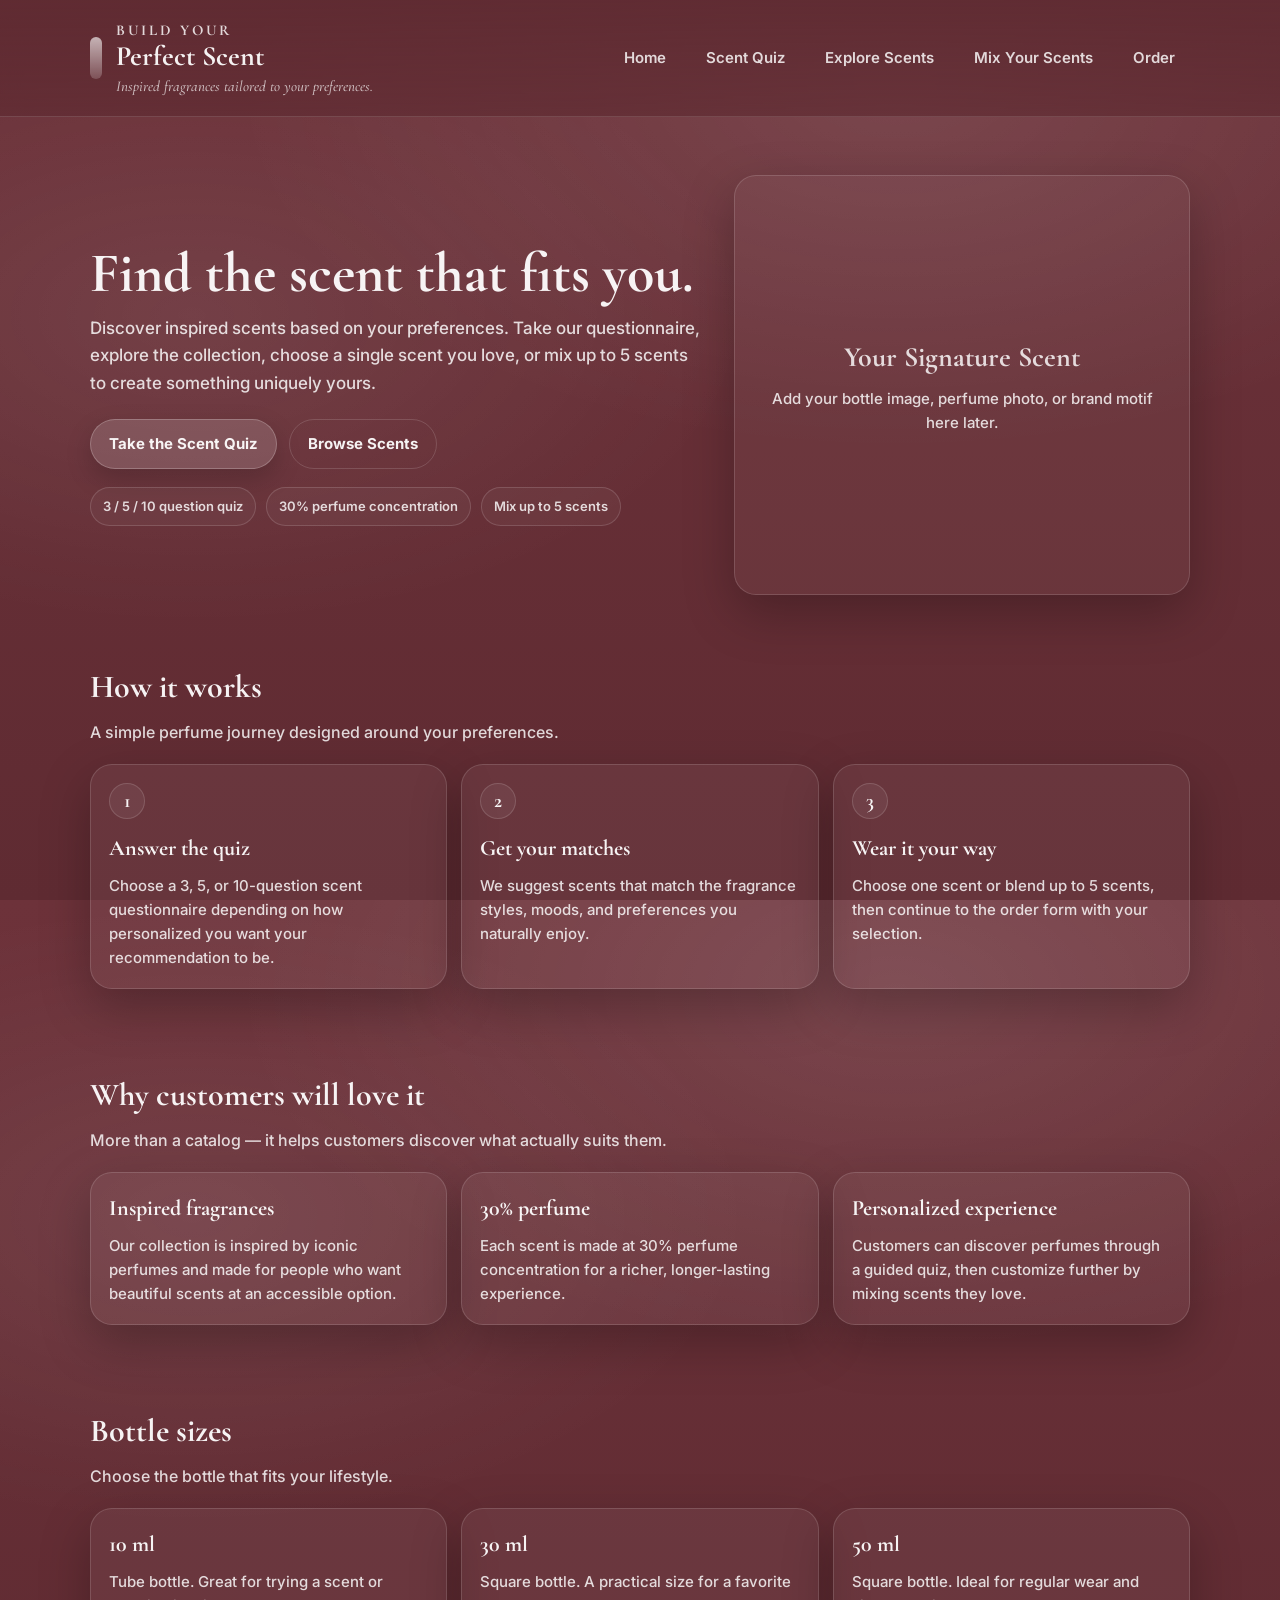
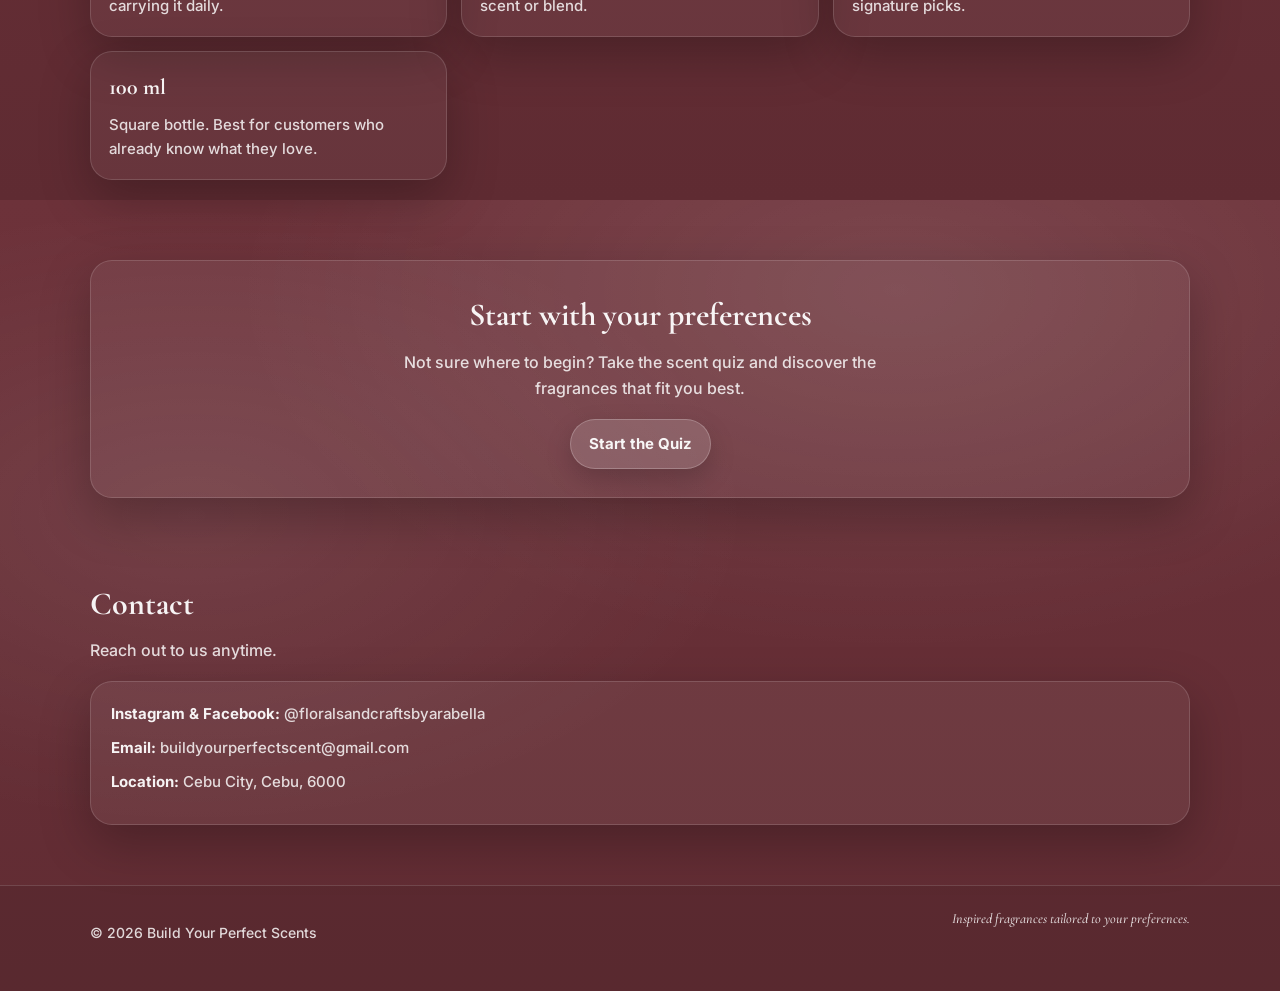
==== commit 511d0445: "es" ====
--- a/index.html
+++ b/index.html
@@ -23,7 +23,7 @@
         <div class="brand-mark" aria-hidden="true"></div>
         <div class="brand-text">
           <p class="brand-kicker">Build Your</p>
-          <h1 class="brand-name">Perfect Scents</h1>
+          <h1 class="brand-name">Perfect Scent</h1>
           <p class="brand-tagline">Inspired fragrances tailored to your preferences.</p>
         </div>
       </a>
@@ -200,8 +200,8 @@
 
         <div class="card contact-card">
           <p><span>Instagram & Facebook:</span> @floralsandcraftsbyarabella</p>
-          <p><span>Email:</span> arabellaluardo.0@gmail.com</p>
-          <p><span>Location:</span> Cebu City</p>
+          <p><span>Email:</span> buildyourperfectscent@gmail.com</p>
+          <p><span>Location:</span> Cebu City, Cebu, 6000</p>
         </div>
       </div>
     </section>
--- a/styles/home.css
+++ b/styles/home.css
@@ -82,4 +82,105 @@
   margin: 0;
   font-size: 15px;
   font-weight: 500;
+}
+
+.steps-grid,
+.features-grid,
+.bottle-grid{
+  display: grid;
+  grid-template-columns: repeat(3, 1fr);
+  gap: 14px;
+  margin-top: 16px;
+}
+
+.step-card,
+.feature-card,
+.bottle-card{
+  border: 1px solid var(--stroke);
+  background: rgba(255,255,255,0.05);
+  border-radius: var(--radius);
+  padding: 18px;
+  box-shadow: var(--shadow);
+  transition: transform 140ms ease, background 140ms ease;
+}
+
+.step-card:hover,
+.feature-card:hover,
+.bottle-card:hover{
+  transform: translateY(-2px);
+  background: rgba(255,255,255,0.07);
+}
+
+.step-number{
+  display: inline-flex;
+  width: 36px;
+  height: 36px;
+  align-items: center;
+  justify-content: center;
+  border-radius: 999px;
+  border: 1px solid var(--stroke);
+  background: rgba(255,255,255,0.06);
+  font-family: var(--serif);
+  font-size: 20px;
+  font-weight: 700;
+  margin-bottom: 12px;
+}
+
+.step-card h3,
+.feature-card h3,
+.bottle-card h3{
+  margin: 0 0 8px;
+  font-family: var(--serif);
+  font-size: 22px;
+  font-weight: 700;
+}
+
+.step-card p,
+.feature-card p,
+.bottle-card p{
+  margin: 0;
+  color: var(--muted);
+  font-size: 15px;
+  font-weight: 500;
+}
+
+.cta-card{
+  text-align: center;
+  padding: 28px;
+}
+
+.cta-card .section-title{
+  margin-bottom: 10px;
+}
+
+.cta-card .section-subtitle{
+  max-width: 50ch;
+  margin-left: auto;
+  margin-right: auto;
+  margin-bottom: 18px;
+}
+
+.contact-card p{
+  margin: 0 0 10px;
+  color: var(--muted);
+  font-size: 15px;
+  font-weight: 500;
+}
+
+.contact-card span{
+  color: var(--text);
+  font-weight: 700;
+}
+
+@media (max-width: 900px){
+  .hero-inner,
+  .steps-grid,
+  .features-grid,
+  .bottle-grid{
+    grid-template-columns: 1fr;
+  }
+
+  .motif-card{
+    min-height: 280px;
+  }
 }
